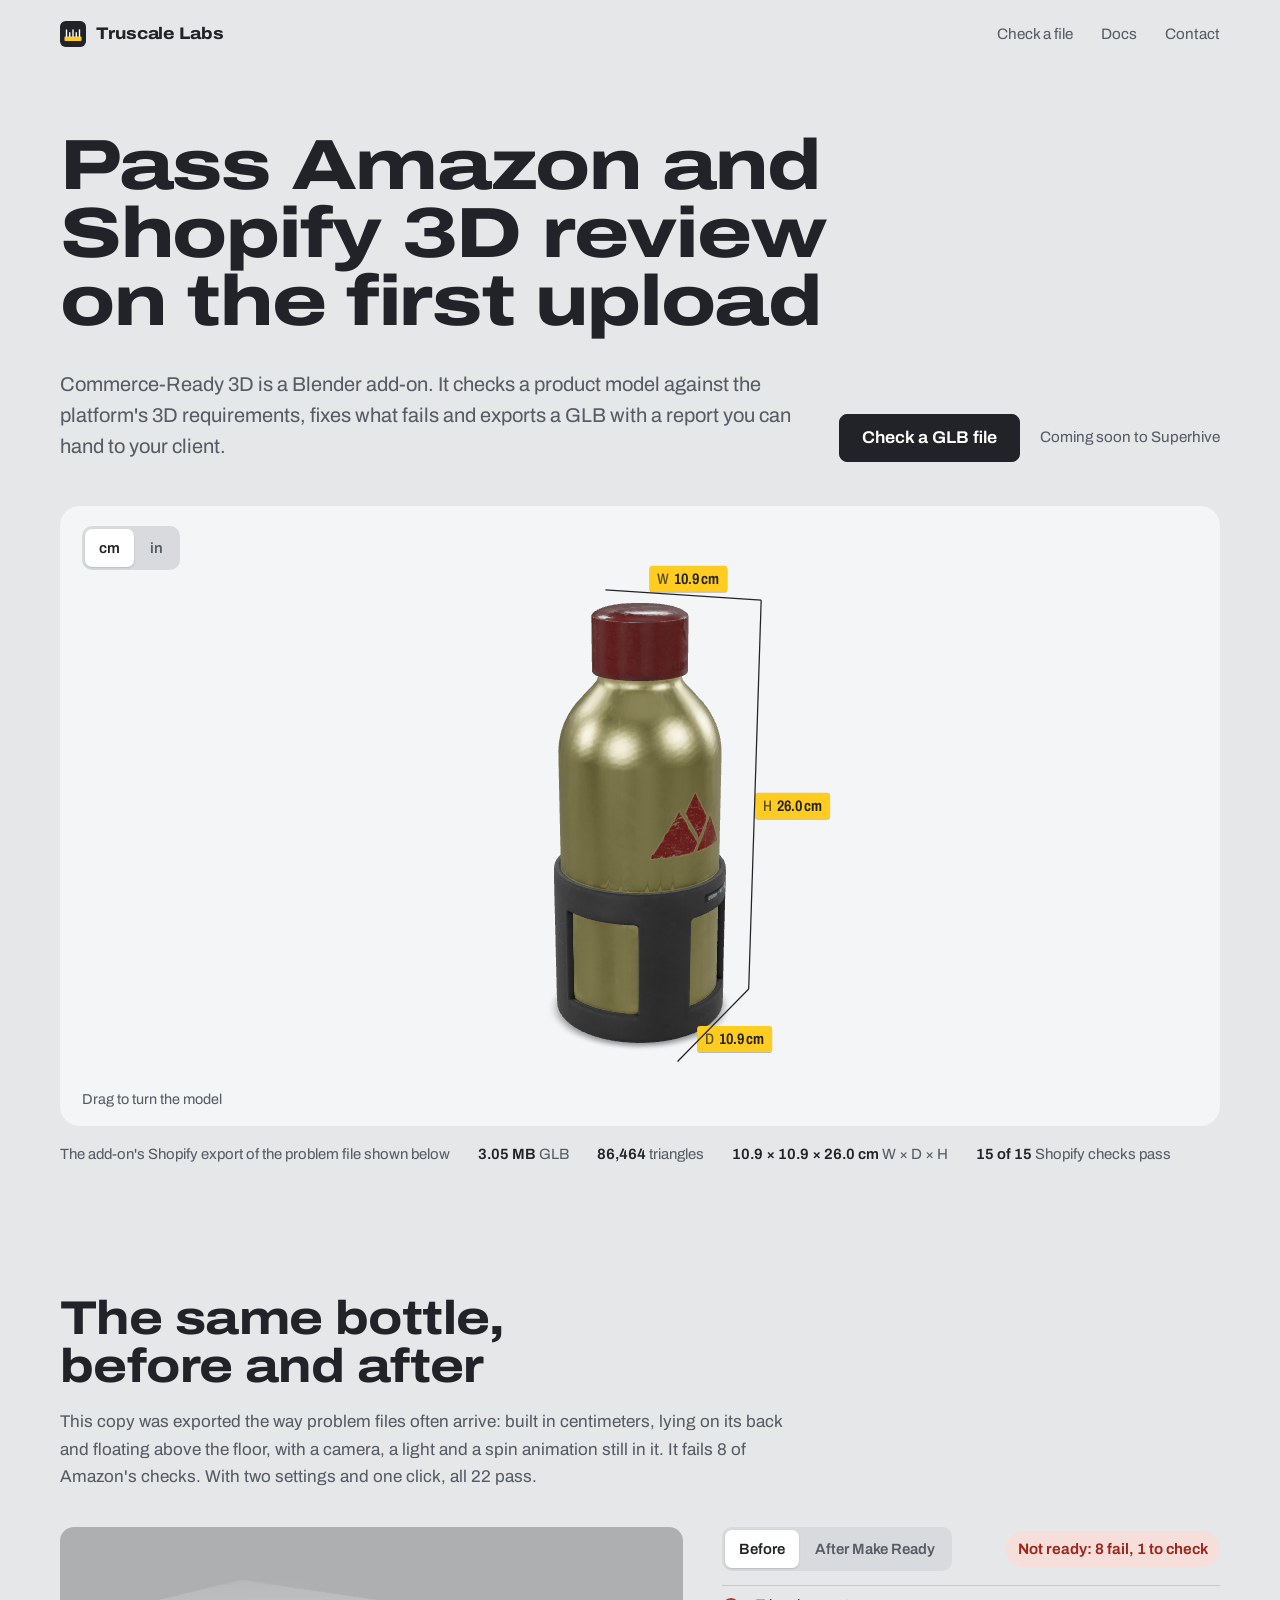
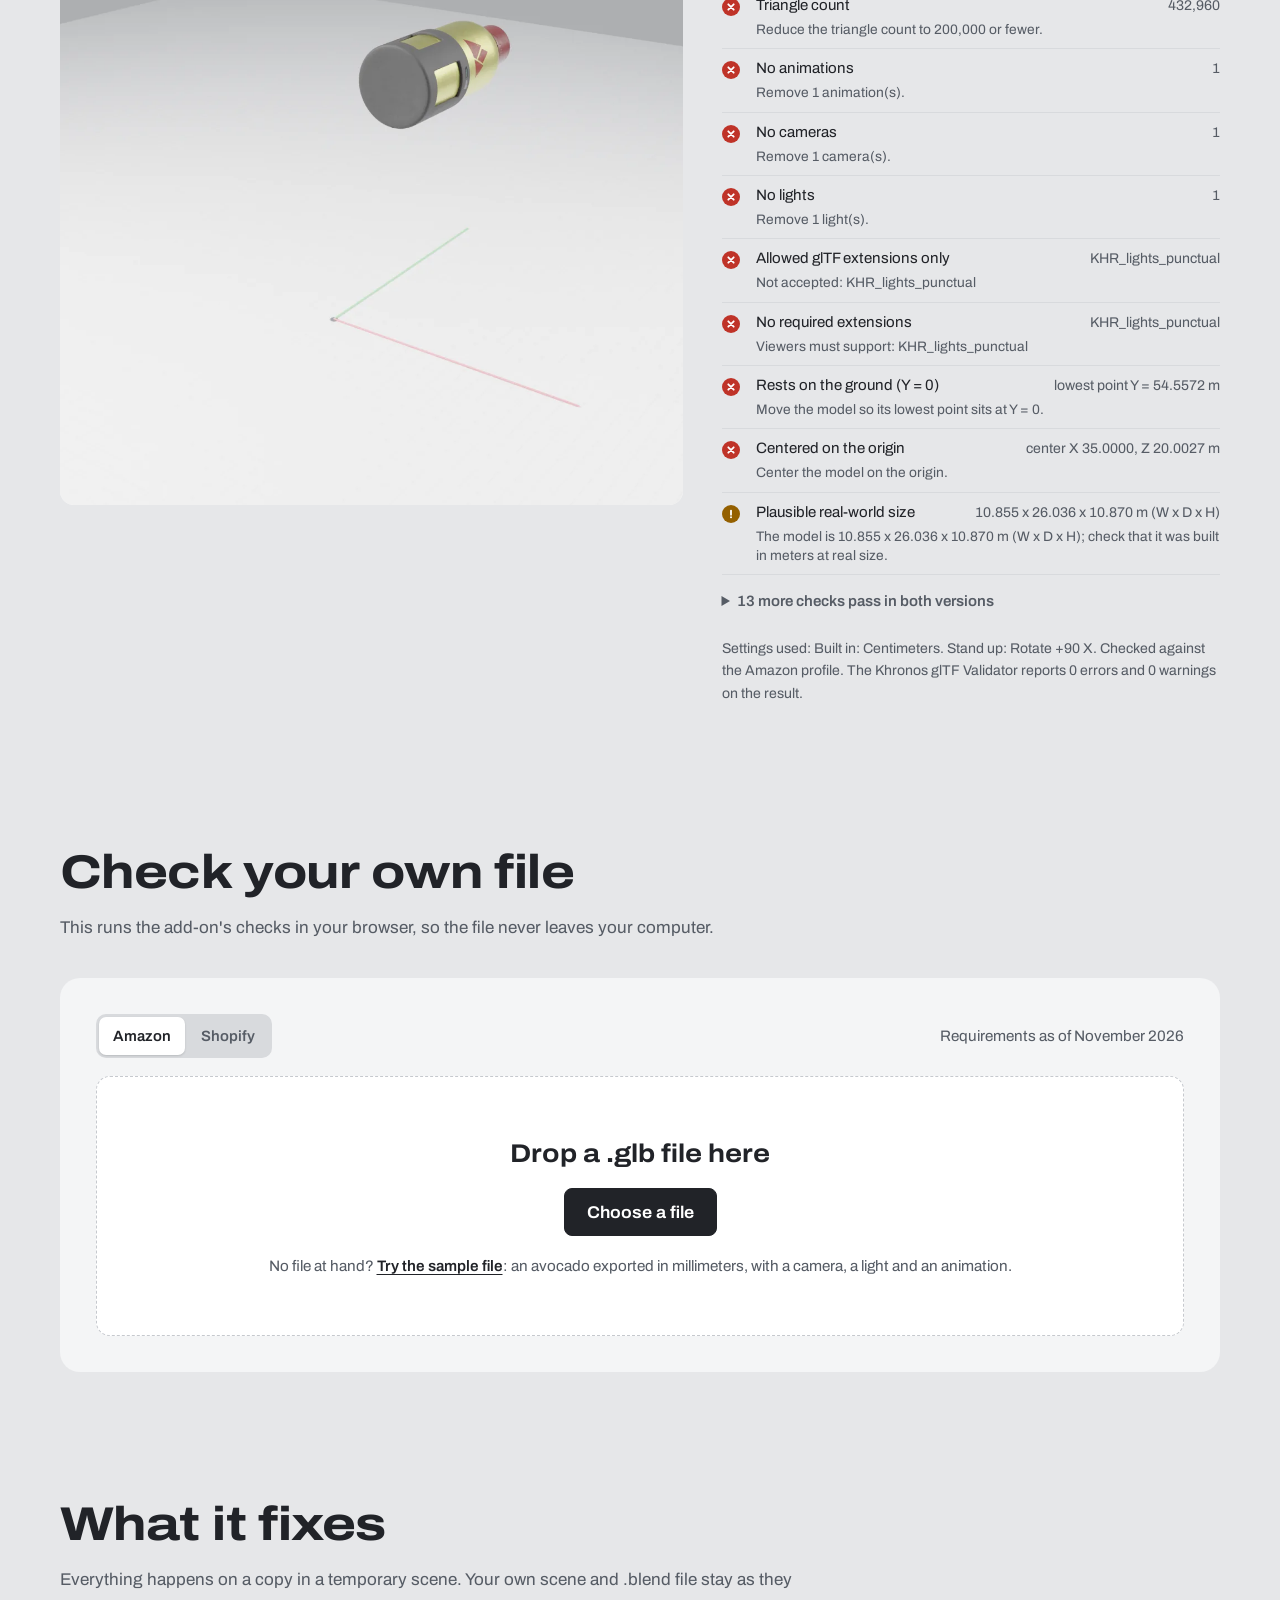
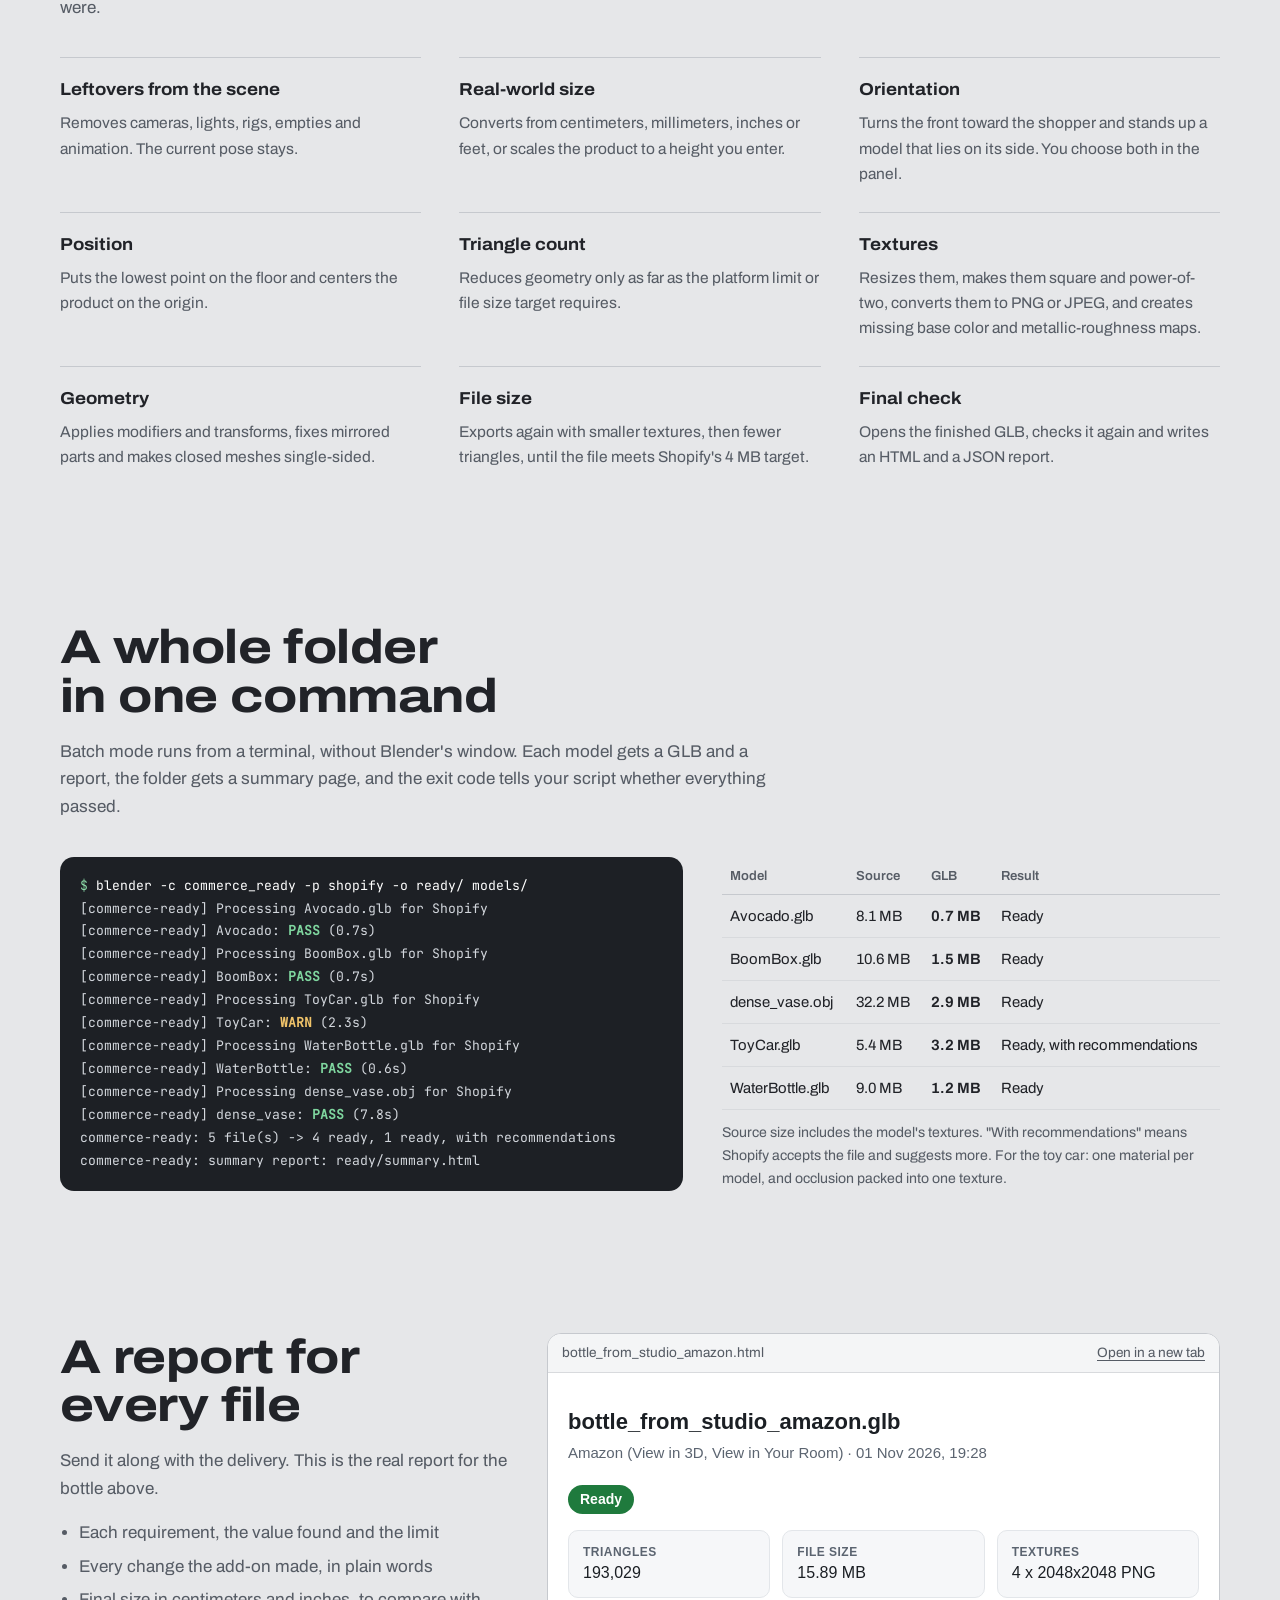
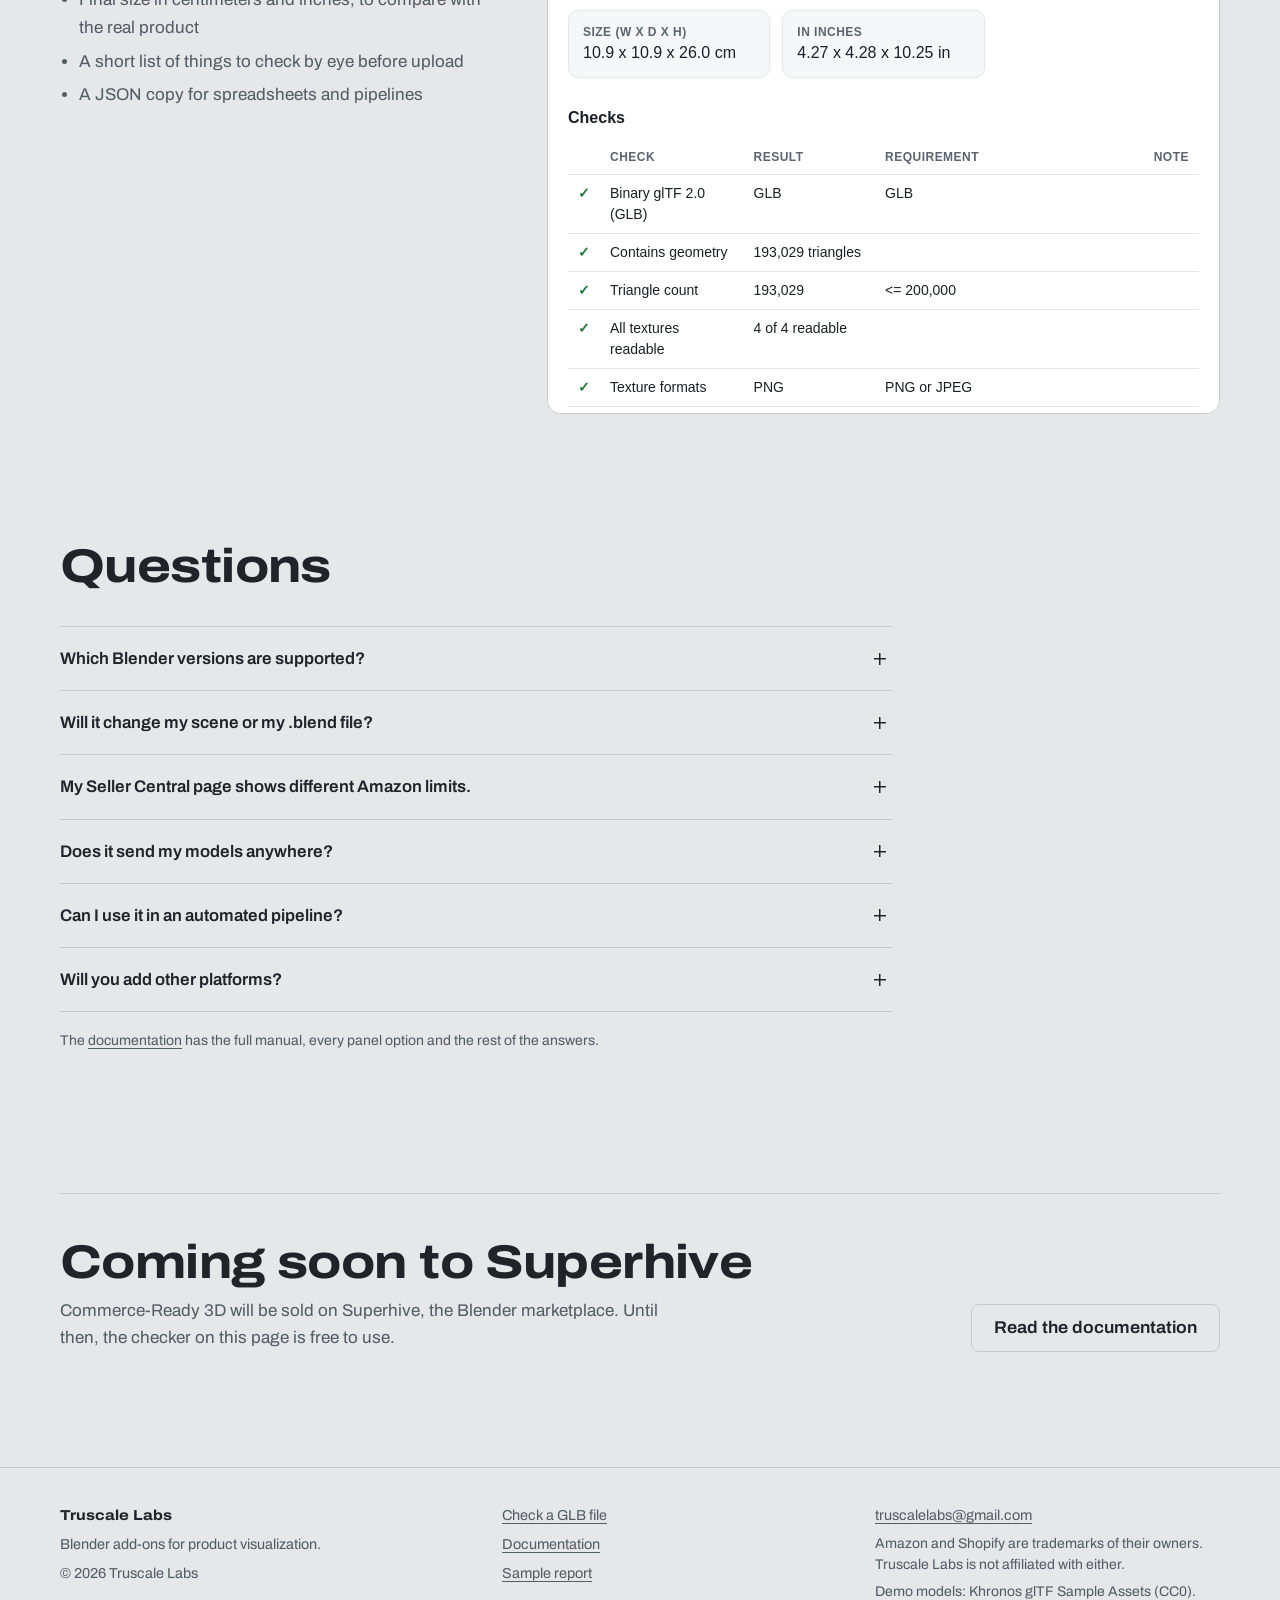
==== index.html @ df86f701 "Truscale Labs site: Commerce-Ready 3D landing page, free GLB checker and documentation" ====
<!doctype html>
<html lang="en">
<head>
<meta charset="utf-8">
<meta name="viewport" content="width=device-width, initial-scale=1">
<title>Commerce-Ready 3D: Amazon and Shopify GLB checker and fixer for Blender | Truscale Labs</title>
<meta name="description" content="A Blender add-on that checks product models against Amazon and Shopify 3D requirements, fixes what fails and exports a GLB with a report. Check your own GLB free in the browser.">
<link rel="canonical" href="https://truscalelabs.github.io/">
<meta property="og:type" content="website">
<meta property="og:site_name" content="Truscale Labs">
<meta property="og:title" content="Commerce-Ready 3D: product models Amazon and Shopify accept">
<meta property="og:description" content="Check a GLB against Amazon and Shopify 3D requirements in your browser. The Blender add-on fixes what fails.">
<meta property="og:url" content="https://truscalelabs.github.io/">
<meta property="og:image" content="https://truscalelabs.github.io/assets/img/og.jpg">
<meta property="og:image:width" content="1200">
<meta property="og:image:height" content="630">
<meta name="twitter:card" content="summary_large_image">
<meta name="theme-color" content="#e6e7e9">
<link rel="icon" href="/favicon.svg" type="image/svg+xml">
<link rel="preload" href="/assets/fonts/archivo-variable.woff2" as="font" type="font/woff2" crossorigin>
<link rel="stylesheet" href="/assets/css/site.css?v=202611011952">
<script type="application/ld+json">
{
  "@context": "https://schema.org",
  "@type": "SoftwareApplication",
  "name": "Commerce-Ready 3D",
  "applicationCategory": "DesignApplication",
  "operatingSystem": "Windows, macOS, Linux (Blender 4.2 or newer)",
  "softwareVersion": "1.0.0",
  "description": "Blender add-on that checks product models against Amazon and Shopify 3D requirements, fixes what fails and exports a GLB with a report.",
  "url": "https://truscalelabs.github.io/",
  "publisher": { "@type": "Organization", "name": "Truscale Labs", "email": "truscalelabs@gmail.com", "url": "https://truscalelabs.github.io/" }
}
</script>
<script type="module" src="/assets/vendor/model-viewer.min.js"></script>
</head>
<body>
<a class="skip" href="#main">Skip to content</a>

<header class="site-head">
  <div class="shell">
    <a class="brand" href="/" aria-label="Truscale Labs, home"><svg viewBox="0 0 32 32" aria-hidden="true"><rect width="32" height="32" rx="7" fill="#212328"/><rect x="5.5" y="19" width="21" height="5.5" rx="1.2" fill="#ffcc1f"/><path d="M8 19v-8M12 19v-4.5M16 19v-8M20 19v-4.5M24 19v-8" stroke="#fff" stroke-width="1.7" stroke-linecap="round"/></svg><span>Truscale Labs</span></a>
    <nav class="site-nav" aria-label="Main">
      <a href="#check">Check a file</a>
      <a class="opt" href="/commerce-ready-3d/docs/">Docs</a>
      <a href="mailto:truscalelabs@gmail.com">Contact</a>
    </nav>
  </div>
</header>

<main id="main">

<section class="hero shell" aria-labelledby="hero-title">
  <h1 class="display" id="hero-title">Pass Amazon and Shopify 3D review on the first upload</h1>
  <div class="hero-text">
    <p class="lead">Commerce-Ready 3D is a Blender add-on. It checks a product model against the platform's 3D requirements, fixes what fails and exports a GLB with a report you can hand to your client.</p>
    <div class="actions">
      <a class="btn" href="#check">Check a GLB file</a>
      <span class="status-note">Coming soon to Superhive</span>
    </div>
  </div>

  <div class="stage">
    <div class="units seg" role="group" aria-label="Units">
      <button type="button" data-unit="cm" aria-pressed="true">cm</button>
      <button type="button" data-unit="in" aria-pressed="false">in</button>
    </div>
    <model-viewer id="hero-model" src="/assets/models/bottle.glb" poster="/assets/img/bottle-poster-desk.webp"
      alt="3D model of a water bottle, 26 centimeters tall, exported for Shopify by Commerce-Ready 3D"
      camera-controls disable-zoom touch-action="pan-y" interaction-prompt="none"
      camera-orbit="28deg 72deg 0.72m" min-camera-orbit="auto auto 0.72m" max-camera-orbit="auto auto 0.72m" field-of-view="30deg" min-field-of-view="30deg" max-field-of-view="30deg"
      shadow-intensity="1" shadow-softness="0.85" exposure="1.15" environment-image="neutral" tone-mapping="agx"
      ar ar-modes="webxr scene-viewer quick-look" ar-scale="fixed" loading="eager" reveal="auto">
      <button class="dot" slot="hotspot-dot+X-Y+Z" data-position="1 -1 1" data-normal="1 0 0" tabindex="-1"></button>
      <button class="dim" slot="hotspot-dim+X-Y" data-position="1 -1 0" data-normal="1 0 0" data-axis="D" tabindex="-1"></button>
      <button class="dot" slot="hotspot-dot+X-Y-Z" data-position="1 -1 -1" data-normal="1 0 0" tabindex="-1"></button>
      <button class="dim" slot="hotspot-dim+X-Z" data-position="1 0 -1" data-normal="1 0 0" data-axis="H" tabindex="-1"></button>
      <button class="dot" slot="hotspot-dot+X+Y-Z" data-position="1 1 -1" data-normal="0 1 0" tabindex="-1"></button>
      <button class="dim" slot="hotspot-dim+Y-Z" data-position="0 -1 -1" data-normal="0 1 0" data-axis="W" tabindex="-1"></button>
      <button class="dot" slot="hotspot-dot-X+Y-Z" data-position="-1 1 -1" data-normal="0 1 0" tabindex="-1"></button>
      <button class="dim" slot="hotspot-dim-X-Z" data-position="-1 0 -1" data-normal="-1 0 0" data-axis="H" tabindex="-1"></button>
      <button class="dot" slot="hotspot-dot-X-Y-Z" data-position="-1 -1 -1" data-normal="-1 0 0" tabindex="-1"></button>
      <button class="dim" slot="hotspot-dim-X-Y" data-position="-1 -1 0" data-normal="-1 0 0" data-axis="D" tabindex="-1"></button>
      <button class="dot" slot="hotspot-dot-X-Y+Z" data-position="-1 -1 1" data-normal="-1 0 0" tabindex="-1"></button>
      <button class="ar-btn" slot="ar-button" type="button">See it in your room at real size</button>
    </model-viewer>
    <script>if (matchMedia("(max-width: 640px)").matches) document.getElementById("hero-model").setAttribute("poster", "/assets/img/bottle-poster-mob.webp");</script>
    <svg id="dim-lines" class="dims" aria-hidden="true" xmlns="http://www.w3.org/2000/svg">
      <line></line><line></line><line></line><line></line><line></line>
    </svg>
    <div class="stage-bar"><span class="stage-hint">Drag to turn the model</span></div>
  </div>
  <ul class="stage-facts" aria-label="About this file">
    <li>The add-on's Shopify export of the problem file shown below</li>
    <li><b class="num">3.05 MB</b> GLB</li>
    <li><b class="num">86,464</b> triangles</li>
    <li><b class="num" data-m="0.108548 0.108704 0.260363">10.9 × 10.9 × 26.0 cm</b> W × D × H</li>
    <li><b class="num">15 of 15</b> Shopify checks pass</li>
  </ul>
</section>

<section class="section shell" id="before-after" aria-labelledby="ba-title">
  <div class="section-head">
    <h2 id="ba-title">The same bottle, before and after</h2>
    <p>This copy was exported the way problem files often arrive: built in centimeters, lying on its back and floating above the floor, with a camera, a light and a spin animation still in it. It fails 8 of Amazon's checks. With two settings and one click, all 22 pass.</p>
  </div>
  <div class="compare">
    <figure class="compare-figure">
      <img id="img-before" src="/assets/img/before.webp" width="1120" height="1040" alt="Render of the bottle before the fix: lying on its back, floating above the floor and away from the origin">
      <img id="img-after" class="off" src="/assets/img/after.webp" width="1120" height="1040" alt="Render of the bottle after Make Ready and Export: upright, on the floor and centered on the origin" loading="lazy">
    </figure>
    <div>
      <div class="compare-controls">
        <div class="seg" role="group" aria-label="Show the file">
          <button type="button" data-state="before" aria-pressed="true">Before</button>
          <button type="button" data-state="after" aria-pressed="false">After Make Ready</button>
        </div>
        <span id="compare-verdict" class="verdict fail" aria-live="polite"></span>
      </div>
      <ul class="checks" id="compare-checks"></ul>
      <details class="same"><summary id="same-summary"></summary><ul class="checks" id="compare-same"></ul></details>
      <p class="compare-note">Settings used: Built in: Centimeters. Stand up: Rotate +90 X. Checked against the Amazon profile. The Khronos glTF Validator reports 0 errors and 0 warnings on the result.</p>
    </div>
  </div>
</section>

<section class="section shell" id="check" aria-labelledby="check-title">
  <div class="section-head">
    <h2 id="check-title">Check your own file</h2>
    <p>This runs the add-on's checks in your browser, so the file never leaves your computer.</p>
  </div>
  <div class="checker" id="checker">
    <div class="checker-top">
      <div class="seg" role="group" aria-label="Platform">
        <button type="button" data-platform="amazon" aria-pressed="true">Amazon</button>
        <button type="button" data-platform="shopify" aria-pressed="false">Shopify</button>
      </div>
      <p>Requirements as of November 2026</p>
    </div>
    <div class="drop">
      <p class="big">Drop a .glb file here</p>
      <button class="btn" id="pick" type="button">Choose a file</button>
      <input type="file" id="file" accept=".glb,model/gltf-binary" tabindex="-1" aria-hidden="true">
      <p class="alt">No file at hand? <button class="linklike" id="sample" type="button" data-src="/assets/samples/avocado_from_studio.glb">Try the sample file</button>: an avocado exported in millimeters, with a camera, a light and an animation.</p>
    </div>
    <div class="result-error" role="alert" hidden></div>
    <div class="result" hidden></div>
    <p class="visually-hidden" aria-live="polite" id="checker-live"></p>
  </div>
</section>

<section class="section shell" id="fixes" aria-labelledby="fixes-title">
  <div class="section-head">
    <h2 id="fixes-title">What it fixes</h2>
    <p>Everything happens on a copy in a temporary scene. Your own scene and .blend file stay as they were.</p>
  </div>
  <dl class="fixes">
    <div><dt>Leftovers from the scene</dt><dd>Removes cameras, lights, rigs, empties and animation. The current pose stays.</dd></div>
    <div><dt>Real-world size</dt><dd>Converts from centimeters, millimeters, inches or feet, or scales the product to a height you enter.</dd></div>
    <div><dt>Orientation</dt><dd>Turns the front toward the shopper and stands up a model that lies on its side. You choose both in the panel.</dd></div>
    <div><dt>Position</dt><dd>Puts the lowest point on the floor and centers the product on the origin.</dd></div>
    <div><dt>Triangle count</dt><dd>Reduces geometry only as far as the platform limit or file size target requires.</dd></div>
    <div><dt>Textures</dt><dd>Resizes them, makes them square and power-of-two, converts them to PNG or JPEG, and creates missing base color and metallic-roughness maps.</dd></div>
    <div><dt>Geometry</dt><dd>Applies modifiers and transforms, fixes mirrored parts and makes closed meshes single-sided.</dd></div>
    <div><dt>File size</dt><dd>Exports again with smaller textures, then fewer triangles, until the file meets Shopify's 4 MB target.</dd></div>
    <div><dt>Final check</dt><dd>Opens the finished GLB, checks it again and writes an HTML and a JSON report.</dd></div>
  </dl>
</section>

<section class="section shell" id="batch" aria-labelledby="batch-title">
  <div class="section-head">
    <h2 id="batch-title">A whole folder in one command</h2>
    <p>Batch mode runs from a terminal, without Blender's window. Each model gets a GLB and a report, the folder gets a summary page, and the exit code tells your script whether everything passed.</p>
  </div>
  <div class="batch">
    <pre class="term"><code><span class="p">$</span> <span class="cmd">blender -c commerce_ready -p shopify -o ready/ models/</span>
[commerce-ready] Processing Avocado.glb for Shopify
[commerce-ready] Avocado: <span class="ok">PASS</span> (0.7s)
[commerce-ready] Processing BoomBox.glb for Shopify
[commerce-ready] BoomBox: <span class="ok">PASS</span> (0.7s)
[commerce-ready] Processing ToyCar.glb for Shopify
[commerce-ready] ToyCar: <span class="w">WARN</span> (2.3s)
[commerce-ready] Processing WaterBottle.glb for Shopify
[commerce-ready] WaterBottle: <span class="ok">PASS</span> (0.6s)
[commerce-ready] Processing dense_vase.obj for Shopify
[commerce-ready] dense_vase: <span class="ok">PASS</span> (7.8s)
commerce-ready: 5 file(s) -&gt; 4 ready, 1 ready, with recommendations
commerce-ready: summary report: ready/summary.html</code></pre>
    <div>
      <table class="sizes">
        <caption class="visually-hidden">File sizes before and after the Shopify run</caption>
        <thead><tr><th scope="col">Model</th><th scope="col">Source</th><th scope="col">GLB</th><th scope="col">Result</th></tr></thead>
        <tbody><tr><td>Avocado.glb</td><td>8.1 MB</td><td class="to">0.7 MB</td><td>Ready</td></tr><tr><td>BoomBox.glb</td><td>10.6 MB</td><td class="to">1.5 MB</td><td>Ready</td></tr><tr><td>dense_vase.obj</td><td>32.2 MB</td><td class="to">2.9 MB</td><td>Ready</td></tr><tr><td>ToyCar.glb</td><td>5.4 MB</td><td class="to">3.2 MB</td><td>Ready, with recommendations</td></tr><tr><td>WaterBottle.glb</td><td>9.0 MB</td><td class="to">1.2 MB</td><td>Ready</td></tr></tbody>
      </table>
      <p class="batch-note">Source size includes the model's textures. "With recommendations" means Shopify accepts the file and suggests more. For the toy car: one material per model, and occlusion packed into one texture.</p>
    </div>
  </div>
</section>

<section class="section shell" id="report" aria-labelledby="report-title">
  <div class="report">
    <div>
      <h2 id="report-title">A report for every file</h2>
      <p class="muted">Send it along with the delivery. This is the real report for the bottle above.</p>
      <ul>
        <li>Each requirement, the value found and the limit</li>
        <li>Every change the add-on made, in plain words</li>
        <li>Final size in centimeters and inches, to compare with the real product</li>
        <li>A short list of things to check by eye before upload</li>
        <li>A JSON copy for spreadsheets and pipelines</li>
      </ul>
    </div>
    <div class="frame">
      <div class="frame-bar"><span>bottle_from_studio_amazon.html</span><a href="/commerce-ready-3d/sample-report.html" target="_blank" rel="noopener">Open in a new tab</a></div>
      <iframe src="/commerce-ready-3d/sample-report.html" title="Sample report: the bottle checked for Amazon" loading="lazy"></iframe>
    </div>
  </div>
</section>

<section class="section shell" id="faq" aria-labelledby="faq-title">
  <div class="section-head"><h2 id="faq-title">Questions</h2></div>
  <div class="faq">
    <details><summary>Which Blender versions are supported?</summary><div><p>4.2 and newer. It is tested on 4.2, 4.5, 5.0 and 5.2. It uses the extension system introduced in 4.2, so it doesn't install in 4.1 or older.</p></div></details>
    <details><summary>Will it change my scene or my .blend file?</summary><div><p>No. It works on a copy in a temporary scene and removes everything it created when it's done. Your objects, materials and images stay as they were.</p></div></details>
    <details><summary>My Seller Central page shows different Amazon limits.</summary><div><p>Change them under <strong>Advanced limits</strong>, or with <code>--max-triangles</code>, <code>--texture-max</code> and <code>--texture-min</code> in batch mode. To set them once for everyone, use a <code>COMMERCE_READY_PROFILES</code> file (see Documentation).</p></div></details>
    <details><summary>Does it send my models anywhere?</summary><div><p>No. It works fully offline. The only permission it asks Blender for is file access, to read your models and write the results.</p></div></details>
    <details><summary>Can I use it in an automated pipeline?</summary><div><p>Yes. Batch mode runs without the interface, returns exit codes and writes a JSON report for each model plus a summary. The standalone checker needs only Python.</p></div></details>
    <details><summary>Will you add other platforms?</summary><div><p>Version 1.0 covers Amazon and Shopify. Tell us which platform you need in the product's ratings or messages. That decides what comes next.</p></div></details>
  </div>
  <p class="small muted" style="margin-top:18px">The <a href="/commerce-ready-3d/docs/">documentation</a> has the full manual, every panel option and the rest of the answers.</p>
</section>

<section class="section shell">
  <div class="closing">
    <div>
      <h2>Coming soon to Superhive</h2>
      <p>Commerce-Ready 3D will be sold on Superhive, the Blender marketplace. Until then, the checker on this page is free to use.</p>
    </div>
    <a class="btn quiet" href="/commerce-ready-3d/docs/">Read the documentation</a>
  </div>
</section>

</main>

<footer class="site-foot">
  <div class="shell">
    <div><p><strong>Truscale Labs</strong></p><p>Blender add-ons for product visualization.</p><p>&copy; 2026 Truscale Labs</p></div>
    <div><p><a href="/#check">Check a GLB file</a></p><p><a href="/commerce-ready-3d/docs/">Documentation</a></p><p><a href="/commerce-ready-3d/sample-report.html">Sample report</a></p></div>
    <div><p><a href="mailto:truscalelabs@gmail.com">truscalelabs@gmail.com</a></p><p class="small">Amazon and Shopify are trademarks of their owners. Truscale Labs is not affiliated with either.</p><p class="small">Demo models: Khronos glTF Sample Assets (CC0).</p></div>
  </div>
</footer>

<script type="module" src="/assets/js/hero.js"></script>
<script type="module" src="/assets/js/compare.js"></script>
<script type="module" src="/assets/js/checker-ui.js"></script>
</body>
</html>
---- assets/css/site.css ----
/* Truscale Labs */

@font-face {
  font-family: "Archivo";
  src: url("../fonts/archivo-variable.woff2") format("woff2-variations"), url("../fonts/archivo-variable.woff2") format("woff2");
  font-weight: 100 900;
  font-stretch: 62% 125%;
  font-style: normal;
  font-display: swap;
}
@font-face {
  font-family: "JetBrains Mono";
  src: url("../fonts/jetbrains-mono-400.woff2") format("woff2");
  font-weight: 400;
  font-style: normal;
  font-display: swap;
}

:root {
  --cyc: #e6e7e9;       /* studio backdrop grey: the page */
  --sheet: #f4f5f6;     /* raised surfaces */
  --paper: #ffffff;
  --graphite: #212328;  /* text and primary actions */
  --steel: #565c65;     /* secondary text */
  --rule: #c6c9ce;      /* lines */
  --rule-soft: #d8dadd;
  --tape: #ffcc1f;      /* tape-measure yellow: measurements and focus only */
  --pass: #1b7849;
  --fail: #bf3328;
  --warn: #946000;
  --term: #1d2025;

  --shell: 1240px;
  --gutter: clamp(16px, 4vw, 40px);
  --r-stage: 20px;
  --r-panel: 14px;
  --r-control: 8px;
  --r-tag: 3px;
}

*,
*::before,
*::after { box-sizing: border-box; }

html { -webkit-text-size-adjust: 100%; text-size-adjust: 100%; scroll-behavior: smooth; }

body {
  margin: 0;
  background: var(--cyc);
  color: var(--graphite);
  font-family: "Archivo", system-ui, -apple-system, "Segoe UI", sans-serif;
  font-stretch: 100%;
  font-weight: 420;
  font-size: 17px;
  line-height: 1.62;
  font-feature-settings: "kern" 1;
  -webkit-font-smoothing: antialiased;
}

img, svg, iframe { display: block; max-width: 100%; }
a { color: inherit; text-decoration-thickness: 1px; text-underline-offset: 3px; }
a:hover { text-decoration-thickness: 2px; }
button { font: inherit; color: inherit; }
code, pre, kbd { font-family: "JetBrains Mono", ui-monospace, SFMono-Regular, Menlo, Consolas, monospace; }

:focus-visible { outline: 3px solid var(--tape); outline-offset: 2px; border-radius: 4px; }

.shell { max-width: var(--shell); margin-inline: auto; padding-inline: var(--gutter); }
.visually-hidden { position: absolute; width: 1px; height: 1px; margin: -1px; padding: 0; overflow: hidden; clip: rect(0 0 0 0); white-space: nowrap; border: 0; }
.skip { position: absolute; left: 12px; top: -60px; background: var(--graphite); color: #fff; padding: 10px 14px; border-radius: var(--r-control); z-index: 10; }
.skip:focus { top: 12px; }

/* Type */

.display {
  font-stretch: 125%;
  font-weight: 790;
  font-size: clamp(2.35rem, 1rem + 4.3vw, 4.7rem);
  line-height: 0.96;
  letter-spacing: -0.018em;
  margin: 0;
  max-width: 14.5em;
  text-wrap: balance;
}
h2 {
  font-stretch: 118%;
  font-weight: 740;
  font-size: clamp(1.85rem, 1.2rem + 2.2vw, 3rem);
  line-height: 1.02;
  letter-spacing: -0.012em;
  margin: 0 0 18px;
  text-wrap: balance;
}
h3 { font-stretch: 100%; font-weight: 660; font-size: 1.125rem; line-height: 1.3; margin: 0 0 6px; }
p { margin: 0 0 1em; }
.lead { font-size: clamp(1.06rem, 1rem + 0.35vw, 1.25rem); line-height: 1.55; color: var(--steel); max-width: 38em; }
.muted { color: var(--steel); }
.small { font-size: 0.875rem; line-height: 1.5; }
.num { font-variant-numeric: tabular-nums; }

/* Header and footer */

.site-head .shell { display: flex; align-items: center; justify-content: space-between; gap: 20px; min-height: 68px; }
.brand { display: inline-flex; align-items: center; gap: 10px; text-decoration: none; font-stretch: 112%; font-weight: 760; font-size: 1.05rem; letter-spacing: -0.005em; }
.brand svg { width: 26px; height: 26px; flex: none; }
.site-nav { display: flex; gap: clamp(14px, 2.4vw, 28px); font-size: 0.95rem; }
.site-nav a { text-decoration: none; color: var(--steel); padding: 6px 0; }
.site-nav a:hover, .site-nav a[aria-current="page"] { color: var(--graphite); }

.site-foot { border-top: 1px solid var(--rule); margin-top: clamp(64px, 9vw, 120px); padding: 36px 0 44px; font-size: 0.9rem; color: var(--steel); }
.site-foot .shell { display: grid; grid-template-columns: 1.2fr 1fr 1fr; gap: 28px; }
.site-foot strong { color: var(--graphite); font-stretch: 112%; font-weight: 740; }
.site-foot p { margin: 0 0 6px; }

/* Buttons and controls */

.actions { display: flex; flex-wrap: wrap; align-items: center; gap: 12px 20px; margin-top: 28px; }
.btn {
  display: inline-flex; align-items: center; justify-content: center; gap: 8px;
  min-height: 48px; padding: 0 22px; border-radius: var(--r-control); border: 1.5px solid var(--graphite);
  background: var(--graphite); color: #fff; font-weight: 640; font-stretch: 104%; text-decoration: none; cursor: pointer;
}
.btn:hover { background: #33363d; border-color: #33363d; text-decoration: none; }
.btn.quiet { background: transparent; color: var(--graphite); border-color: var(--rule); }
.btn.quiet:hover { border-color: var(--graphite); }
.btn.small { min-height: 38px; padding: 0 14px; font-size: 0.92rem; }
.status-note { font-size: 0.95rem; color: var(--steel); }

.seg { display: inline-flex; padding: 3px; border-radius: 10px; background: var(--rule-soft); gap: 2px; }
.seg button {
  border: 0; background: transparent; padding: 7px 14px; border-radius: 7px; cursor: pointer;
  font-weight: 600; font-size: 0.93rem; color: var(--steel); min-height: 36px;
}
.seg button[aria-pressed="true"] { background: var(--paper); color: var(--graphite); box-shadow: 0 1px 2px rgba(33, 35, 40, 0.16); }

/* Hero */

.hero { padding-top: clamp(28px, 5vw, 64px); }
.hero-text { display: grid; grid-template-columns: minmax(0, 1fr) auto; gap: 24px 48px; align-items: end; margin-top: clamp(20px, 3vw, 32px); }
.hero-text .lead { margin: 0; }
.hero-text .actions { margin-top: 0; justify-content: flex-end; }

.stage {
  position: relative; margin-top: clamp(28px, 4vw, 44px);
  background: var(--sheet); border-radius: var(--r-stage); overflow: hidden;
}
.stage model-viewer {
  display: block; width: 100%; height: clamp(400px, 50vw, 620px);
  background-color: transparent; --poster-color: transparent;
  --progress-bar-color: var(--graphite); --progress-bar-height: 2px;
}
.stage-bar {
  position: absolute; inset: auto 0 0 0; display: flex; align-items: center; justify-content: space-between;
  gap: 12px; padding: 14px clamp(14px, 2vw, 22px); pointer-events: none;
}
.stage-bar > * { pointer-events: auto; }
.stage-hint { font-size: 0.9rem; color: var(--steel); }
.ar-btn {
  border: 1.5px solid var(--graphite); background: var(--paper); color: var(--graphite); border-radius: var(--r-control);
  min-height: 40px; padding: 0 14px; font-weight: 640; cursor: pointer;
}
model-viewer .ar-btn { position: absolute; right: clamp(14px, 2vw, 22px); bottom: 14px; }

/* Dimension lines over the model */
.dims { position: absolute; inset: 0; width: 100%; height: 100%; pointer-events: none; overflow: visible; }
.dims line { stroke: var(--graphite); stroke-width: 1.25; }
.dims line.hide { display: none; }
.dims.drawing line { stroke-dasharray: var(--len, 400); stroke-dashoffset: var(--len, 400); animation: draw 700ms cubic-bezier(.2, .7, .2, 1) forwards; }
.dims.drawing line:nth-of-type(2) { animation-delay: 120ms; }
.dims.drawing line:nth-of-type(3) { animation-delay: 240ms; }
.dims.drawing line:nth-of-type(4) { animation-delay: 360ms; }
.dims.drawing line:nth-of-type(5) { animation-delay: 480ms; }
@keyframes draw { to { stroke-dashoffset: 0; } }

.dot { display: none; }
.dim {
  background: var(--tape); color: var(--graphite); border: 0; border-radius: var(--r-tag);
  font-stretch: 78%; font-weight: 660; font-size: 0.95rem; line-height: 1; padding: 6px 8px 5px;
  font-variant-numeric: tabular-nums; white-space: nowrap; box-shadow: 0 1px 0 rgba(33, 35, 40, 0.28);
  pointer-events: none; opacity: 0; transition: opacity 260ms ease 520ms;
}
.dim::before { content: attr(data-axis); font-weight: 500; margin-right: 5px; opacity: 0.72; }
.measured .dim { opacity: 1; }
.dim.hide { visibility: hidden; }

.stage-facts {
  display: flex; flex-wrap: wrap; gap: 8px 28px; margin: 16px 0 0; padding: 0; list-style: none;
  font-size: 0.93rem; color: var(--steel);
}
.stage-facts b { color: var(--graphite); font-weight: 620; }
.units { position: absolute; left: clamp(14px, 2vw, 22px); top: clamp(14px, 2vw, 20px); z-index: 2; }

/* Sections */

.section { padding-top: clamp(72px, 10vw, 136px); }
.section-head { max-width: 46rem; margin-bottom: clamp(24px, 3vw, 36px); }
.section-head p { color: var(--steel); }

/* Before and after */

.compare { display: grid; grid-template-columns: minmax(0, 1.25fr) minmax(0, 1fr); gap: clamp(20px, 3vw, 40px); align-items: start; }
.compare-figure { margin: 0; background: var(--sheet); border-radius: var(--r-panel); overflow: hidden; position: sticky; top: 24px; aspect-ratio: 1120 / 1040; }
.compare-figure img { position: absolute; inset: 0; width: 100%; height: 100%; object-fit: cover; transition: opacity 320ms ease; }
.compare-figure img.off { opacity: 0; }
.compare-figure figcaption { position: absolute; left: 14px; top: 14px; }
.compare-controls { display: flex; flex-wrap: wrap; align-items: center; justify-content: space-between; gap: 12px; margin-bottom: 14px; }
.verdict { display: inline-flex; align-items: center; gap: 8px; font-weight: 640; font-size: 0.95rem; padding: 6px 12px; border-radius: 999px; }
.verdict.fail { background: #f6dedb; color: #9c271d; }
.verdict.warn { background: #f3e6cc; color: #7a4f00; }
.verdict.pass { background: #d9ecdf; color: var(--pass); }

.checks { list-style: none; margin: 0; padding: 0; border-top: 1px solid var(--rule); }
.checks li {
  display: grid; grid-template-columns: 22px minmax(0, 1fr) auto; gap: 4px 12px; align-items: baseline;
  padding: 9px 0; border-bottom: 1px solid var(--rule-soft); font-size: 0.94rem; line-height: 1.4;
}
.checks .val { color: var(--steel); text-align: right; font-variant-numeric: tabular-nums; font-size: 0.88rem; max-width: 18em; overflow-wrap: anywhere; }
.checks .msg { grid-column: 2 / -1; color: var(--steel); font-size: 0.86rem; }
.checks li.changed .val { color: var(--graphite); }
.checks li.flash { animation: flash 900ms ease; }
@keyframes flash { from { background: rgba(255, 204, 31, 0.45); } to { background: transparent; } }

.mark { width: 18px; height: 18px; border-radius: 50%; display: inline-grid; place-items: center; transform: translateY(3px); }
.mark svg { width: 12px; height: 12px; }
.mark.pass { background: var(--pass); }
.mark.fail { background: var(--fail); }
.mark.warn { background: var(--warn); }
.compare-note { margin-top: 14px; font-size: 0.88rem; color: var(--steel); }
.same { margin-top: 4px; font-size: 0.94rem; }
.same summary { cursor: pointer; padding: 10px 0; color: var(--steel); font-weight: 600; }
.same .checks { border-top: 0; }

/* Checker */

.checker { background: var(--sheet); border-radius: var(--r-stage); padding: clamp(18px, 3vw, 36px); }
.checker-top { display: flex; flex-wrap: wrap; align-items: center; justify-content: space-between; gap: 14px; margin-bottom: 18px; }
.checker-top p { margin: 0; color: var(--steel); font-size: 0.95rem; }
.drop {
  position: relative; border: 1.5px dashed var(--rule); border-radius: var(--r-panel); background: var(--paper);
  padding: clamp(28px, 5vw, 56px) 20px; text-align: center; transition: border-color 160ms, background-color 160ms;
}
.drop.over { border-color: var(--graphite); border-style: solid; background: #fffbea; }
.drop p { margin: 0; }
.drop .big { font-stretch: 112%; font-weight: 700; font-size: clamp(1.2rem, 1rem + 0.8vw, 1.6rem); margin-bottom: 14px; }
.drop .alt { margin-top: 18px; color: var(--steel); font-size: 0.95rem; }
.linklike { border: 0; background: none; padding: 0; text-decoration: underline; text-underline-offset: 3px; cursor: pointer; font-weight: 600; color: var(--graphite); }
.drop input[type="file"] { position: absolute; width: 1px; height: 1px; opacity: 0; pointer-events: none; }

.result { margin-top: 26px; }
.result[hidden] { display: none; }
.result-head { display: flex; flex-wrap: wrap; align-items: center; gap: 10px 16px; margin-bottom: 18px; }
.result-head h3 { margin: 0; font-size: 1.25rem; overflow-wrap: anywhere; }
.facts { display: grid; grid-template-columns: repeat(4, minmax(0, 1fr)); gap: 1px; background: var(--rule-soft); border: 1px solid var(--rule-soft); border-radius: 12px; overflow: hidden; margin-bottom: 22px; }
.facts div { background: var(--paper); padding: 12px 14px; }
.facts dt { font-size: 0.82rem; color: var(--steel); }
.facts dd { margin: 2px 0 0; font-weight: 600; font-variant-numeric: tabular-nums; overflow-wrap: anywhere; }

.remedy { display: grid; grid-template-columns: repeat(3, minmax(0, 1fr)); gap: 12px; margin-bottom: 22px; }
.remedy div { border-top: 3px solid var(--rule); padding-top: 10px; }
.remedy .auto { border-color: var(--pass); }
.remedy .setting { border-color: var(--tape); }
.remedy .manual { border-color: var(--steel); }
.remedy b { display: block; font-stretch: 112%; font-weight: 760; font-size: 1.6rem; line-height: 1.1; font-variant-numeric: tabular-nums; }
.remedy span { font-size: 0.9rem; color: var(--steel); }

.rtable { width: 100%; border-collapse: collapse; font-size: 0.93rem; }
.rtable th { text-align: left; font-weight: 600; font-size: 0.82rem; color: var(--steel); padding: 8px 10px; border-bottom: 1px solid var(--rule); }
.rtable td { padding: 10px; border-bottom: 1px solid var(--rule-soft); vertical-align: top; }
.rtable td:first-child { width: 30px; padding-right: 0; }
.rtable .how { font-size: 0.85rem; white-space: nowrap; }
.how.auto { color: var(--pass); }
.how.setting { color: #7a5a00; }
.how.partial { color: var(--warn); }
.how.manual { color: var(--steel); }
.rtable .sub { display: block; color: var(--steel); font-size: 0.85rem; margin-top: 2px; overflow-wrap: anywhere; }
.passed { margin-top: 16px; }
.passed summary { cursor: pointer; font-weight: 600; padding: 6px 0; }
.result-error { background: #f6dedb; color: #6d1d16; border-radius: 12px; padding: 16px 18px; margin-top: 22px; }
.result-error[hidden] { display: none; }
.checker-foot { margin-top: 18px; font-size: 0.86rem; color: var(--steel); }

/* What it fixes */

.fixes { display: grid; grid-template-columns: repeat(3, minmax(0, 1fr)); gap: 0 clamp(20px, 3vw, 44px); margin: 0; }
.fixes div { border-top: 1px solid var(--rule); padding: 18px 0 26px; }
.fixes dt { font-stretch: 108%; font-weight: 700; font-size: 1.08rem; margin-bottom: 6px; }
.fixes dd { margin: 0; color: var(--steel); font-size: 0.97rem; }

/* Batch */

.batch { display: grid; grid-template-columns: minmax(0, 1.25fr) minmax(0, 1fr); gap: clamp(20px, 3vw, 40px); align-items: start; }
.term { background: var(--term); color: #d3d7dd; border-radius: var(--r-panel); padding: 18px 20px; overflow-x: auto; font-size: 0.82rem; line-height: 1.75; margin: 0; font-variant-ligatures: none; }
.term .cmd { color: #fff; }
.term .p { color: #8ad9a7; }
.term .ok { color: #7fd69f; font-weight: 700; }
.term .w { color: #f0c36a; font-weight: 700; }
.sizes { width: 100%; border-collapse: collapse; font-size: 0.93rem; }
.sizes th { text-align: left; font-weight: 600; font-size: 0.82rem; color: var(--steel); padding: 8px 8px; border-bottom: 1px solid var(--rule); }
.sizes td { padding: 9px 8px; border-bottom: 1px solid var(--rule-soft); font-variant-numeric: tabular-nums; }
.sizes td:first-child { overflow-wrap: anywhere; }
.sizes .to { font-weight: 640; }
.batch-note { font-size: 0.88rem; color: var(--steel); margin-top: 12px; }

/* Report */

.report { display: grid; grid-template-columns: minmax(0, 0.8fr) minmax(0, 1.2fr); gap: clamp(20px, 3vw, 48px); align-items: start; }
.report ul { padding-left: 1.1em; color: var(--steel); }
.report li { margin-bottom: 6px; }
.frame { border: 1px solid var(--rule); border-radius: var(--r-panel); overflow: hidden; background: var(--paper); }
.frame iframe { width: 100%; height: 640px; border: 0; }
.frame-bar { display: flex; justify-content: space-between; align-items: center; gap: 10px; padding: 8px 14px; border-bottom: 1px solid var(--rule-soft); font-size: 0.85rem; color: var(--steel); background: var(--sheet); }

/* FAQ */

.faq { max-width: 52rem; border-top: 1px solid var(--rule); }
.faq details { border-bottom: 1px solid var(--rule); }
.faq summary { list-style: none; cursor: pointer; padding: 18px 40px 18px 0; position: relative; font-weight: 620; font-size: 1.05rem; }
.faq summary::-webkit-details-marker { display: none; }
.faq summary::after { content: ""; position: absolute; right: 6px; top: 50%; width: 12px; height: 12px; margin-top: -6px;
  background: linear-gradient(var(--graphite), var(--graphite)) center / 12px 1.5px no-repeat, linear-gradient(var(--graphite), var(--graphite)) center / 1.5px 12px no-repeat; transition: transform 200ms; }
.faq details[open] summary::after { transform: rotate(45deg); }
.faq details > div { padding: 0 0 18px; color: var(--steel); max-width: 44rem; }

.closing { display: flex; flex-wrap: wrap; justify-content: space-between; align-items: end; gap: 24px; border-top: 1px solid var(--rule); padding-top: clamp(28px, 4vw, 44px); }
.closing h2 { margin-bottom: 10px; }
.closing p { margin: 0; color: var(--steel); max-width: 38rem; }

/* Docs */

.docs { display: grid; grid-template-columns: 230px minmax(0, 1fr); gap: clamp(24px, 4vw, 64px); padding-top: clamp(28px, 4vw, 56px); }
.toc { position: sticky; top: 24px; align-self: start; font-size: 0.93rem; }
.toc p { font-weight: 700; margin-bottom: 8px; }
.toc ol { list-style: none; margin: 0; padding: 0; border-left: 1px solid var(--rule); }
.toc a { display: block; padding: 5px 0 5px 14px; margin-left: -1px; border-left: 2px solid transparent; text-decoration: none; color: var(--steel); }
.toc a:hover { color: var(--graphite); border-left-color: var(--graphite); }
.prose { max-width: 46rem; }
.prose h1 { font-stretch: 122%; font-weight: 780; font-size: clamp(2.2rem, 1.4rem + 3vw, 3.6rem); line-height: 1; letter-spacing: -0.015em; margin: 0 0 16px; }
.prose h2 { margin-top: 64px; padding-top: 22px; border-top: 1px solid var(--rule); font-size: clamp(1.6rem, 1.2rem + 1.2vw, 2.2rem); }
.prose h3 { margin-top: 30px; font-size: 1.15rem; }
.prose ul, .prose ol { padding-left: 1.2em; }
.prose li { margin-bottom: 6px; }
.prose p code, .prose li code, .prose td code { font-size: 0.86em; background: var(--rule-soft); padding: 2px 5px; border-radius: 4px; overflow-wrap: anywhere; }
.prose pre { background: var(--term); color: #d3d7dd; padding: 16px 18px; border-radius: 12px; overflow-x: auto; font-size: 0.84rem; line-height: 1.7; }
.prose table { width: 100%; border-collapse: collapse; font-size: 0.92rem; margin: 10px 0 20px; }
.prose th { text-align: left; font-weight: 600; color: var(--steel); border-bottom: 1px solid var(--rule); padding: 8px 10px; white-space: nowrap; }
.prose td { border-bottom: 1px solid var(--rule-soft); padding: 8px 10px; vertical-align: top; }
.prose details { border-bottom: 1px solid var(--rule); }
.prose summary { cursor: pointer; padding: 14px 0; font-weight: 620; }
.prose details > :not(summary) { color: var(--steel); }
.sev { font-size: 0.82rem; font-weight: 640; padding: 2px 8px; border-radius: 999px; white-space: nowrap; }
.sev.fail { background: #f6dedb; color: #9c271d; }
.sev.warn { background: #f3e6cc; color: #7a4f00; }

.not-found { padding: clamp(64px, 12vw, 160px) 0; }

/* Responsive */

@media (max-width: 980px) {
  .hero-text { grid-template-columns: 1fr; }
  .hero-text .actions { justify-content: flex-start; }
  .compare, .batch, .report { grid-template-columns: 1fr; }
  .compare-figure { position: relative; top: 0; }
  .fixes { grid-template-columns: repeat(2, minmax(0, 1fr)); }
  .docs { grid-template-columns: 1fr; }
  .toc { position: static; }
  .toc ol { columns: 2; }
  .site-foot .shell { grid-template-columns: 1fr 1fr; }
}
@media (max-width: 640px) {
  body { font-size: 16px; }
  .site-nav a.opt { display: none; }
  .facts { grid-template-columns: repeat(2, minmax(0, 1fr)); }
  .remedy { grid-template-columns: 1fr; gap: 8px; }
  .remedy div { display: flex; align-items: baseline; gap: 10px; }
  .remedy b { font-size: 1.25rem; }
  .fixes { grid-template-columns: 1fr; }
  .stage model-viewer { height: 440px; }
  .dim { font-size: 0.82rem; padding: 5px 6px 4px; }
  .stage-hint { display: none; }
  .rtable thead { display: none; }
  .rtable tr { display: grid; grid-template-columns: 26px minmax(0, 1fr); padding: 8px 0; border-bottom: 1px solid var(--rule-soft); }
  .rtable td { border: 0; padding: 2px 0; }
  .rtable td:first-child { grid-row: span 4; }
  .rtable td.req::before { content: "Requirement: "; color: var(--steel); }
  .rtable td.num::before { content: "Found: "; color: var(--steel); }
  .rtable td:empty, .rtable td.req:empty { display: none; }
  .rtable .how { white-space: normal; }
  .toc ol { columns: 1; }
  .prose table { display: block; overflow-x: auto; }
  .site-foot .shell { grid-template-columns: 1fr; }
  .frame iframe { height: 520px; }
}

@media (prefers-reduced-motion: reduce) {
  html { scroll-behavior: auto; }
  *, *::before, *::after { animation-duration: 1ms !important; animation-delay: 0ms !important; transition-duration: 1ms !important; transition-delay: 0ms !important; }
}
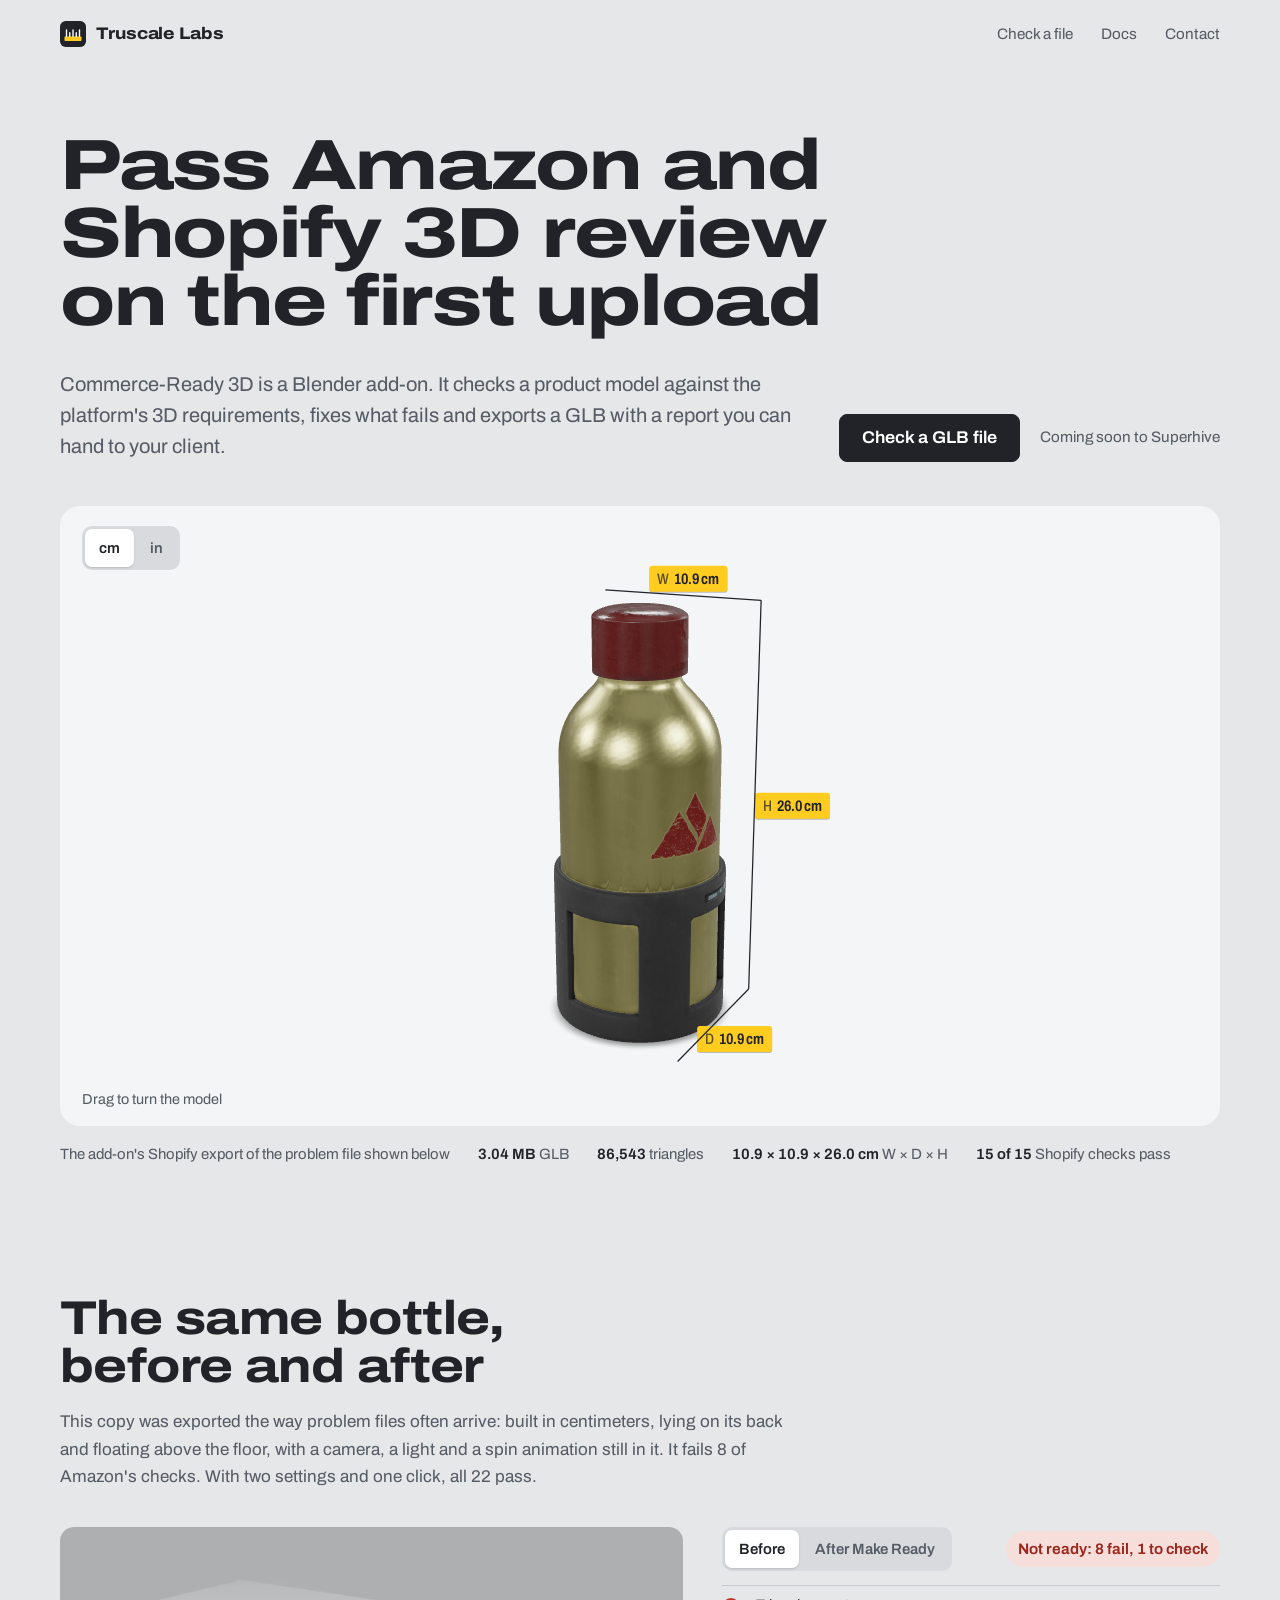
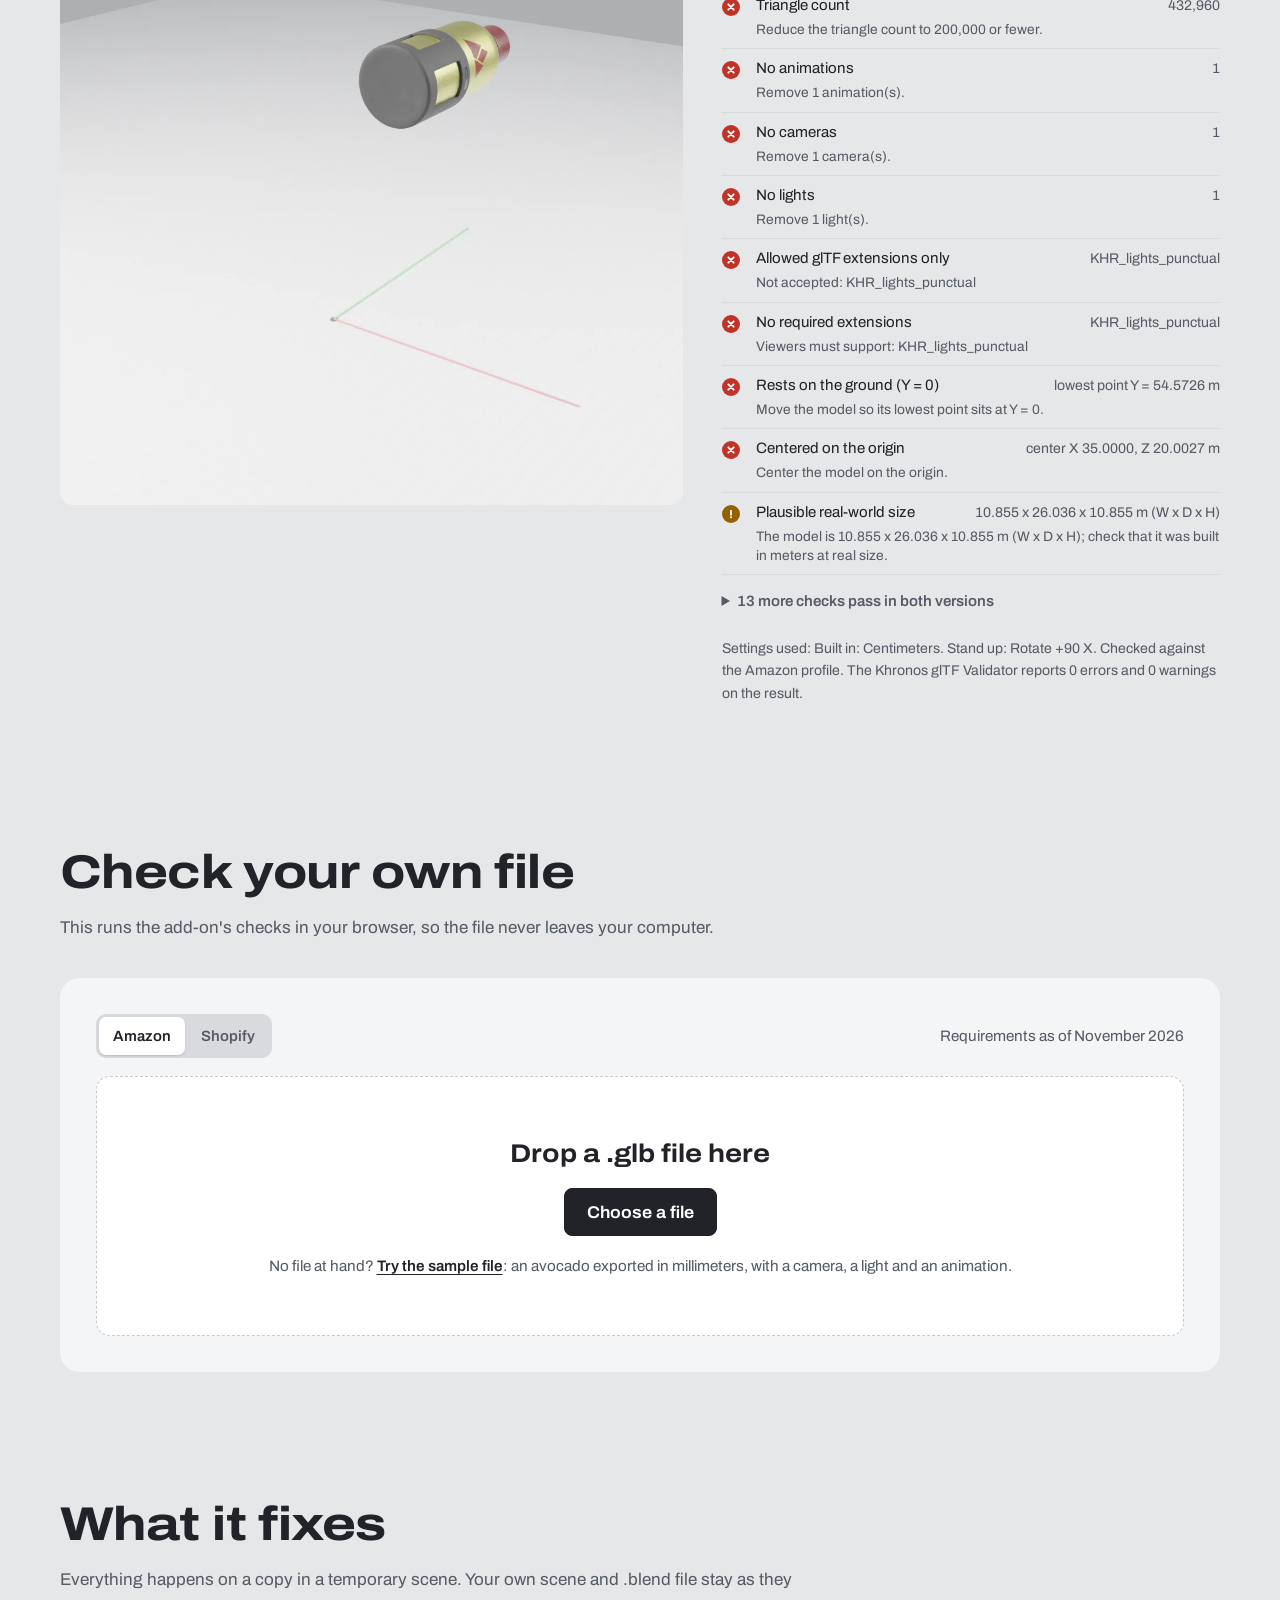
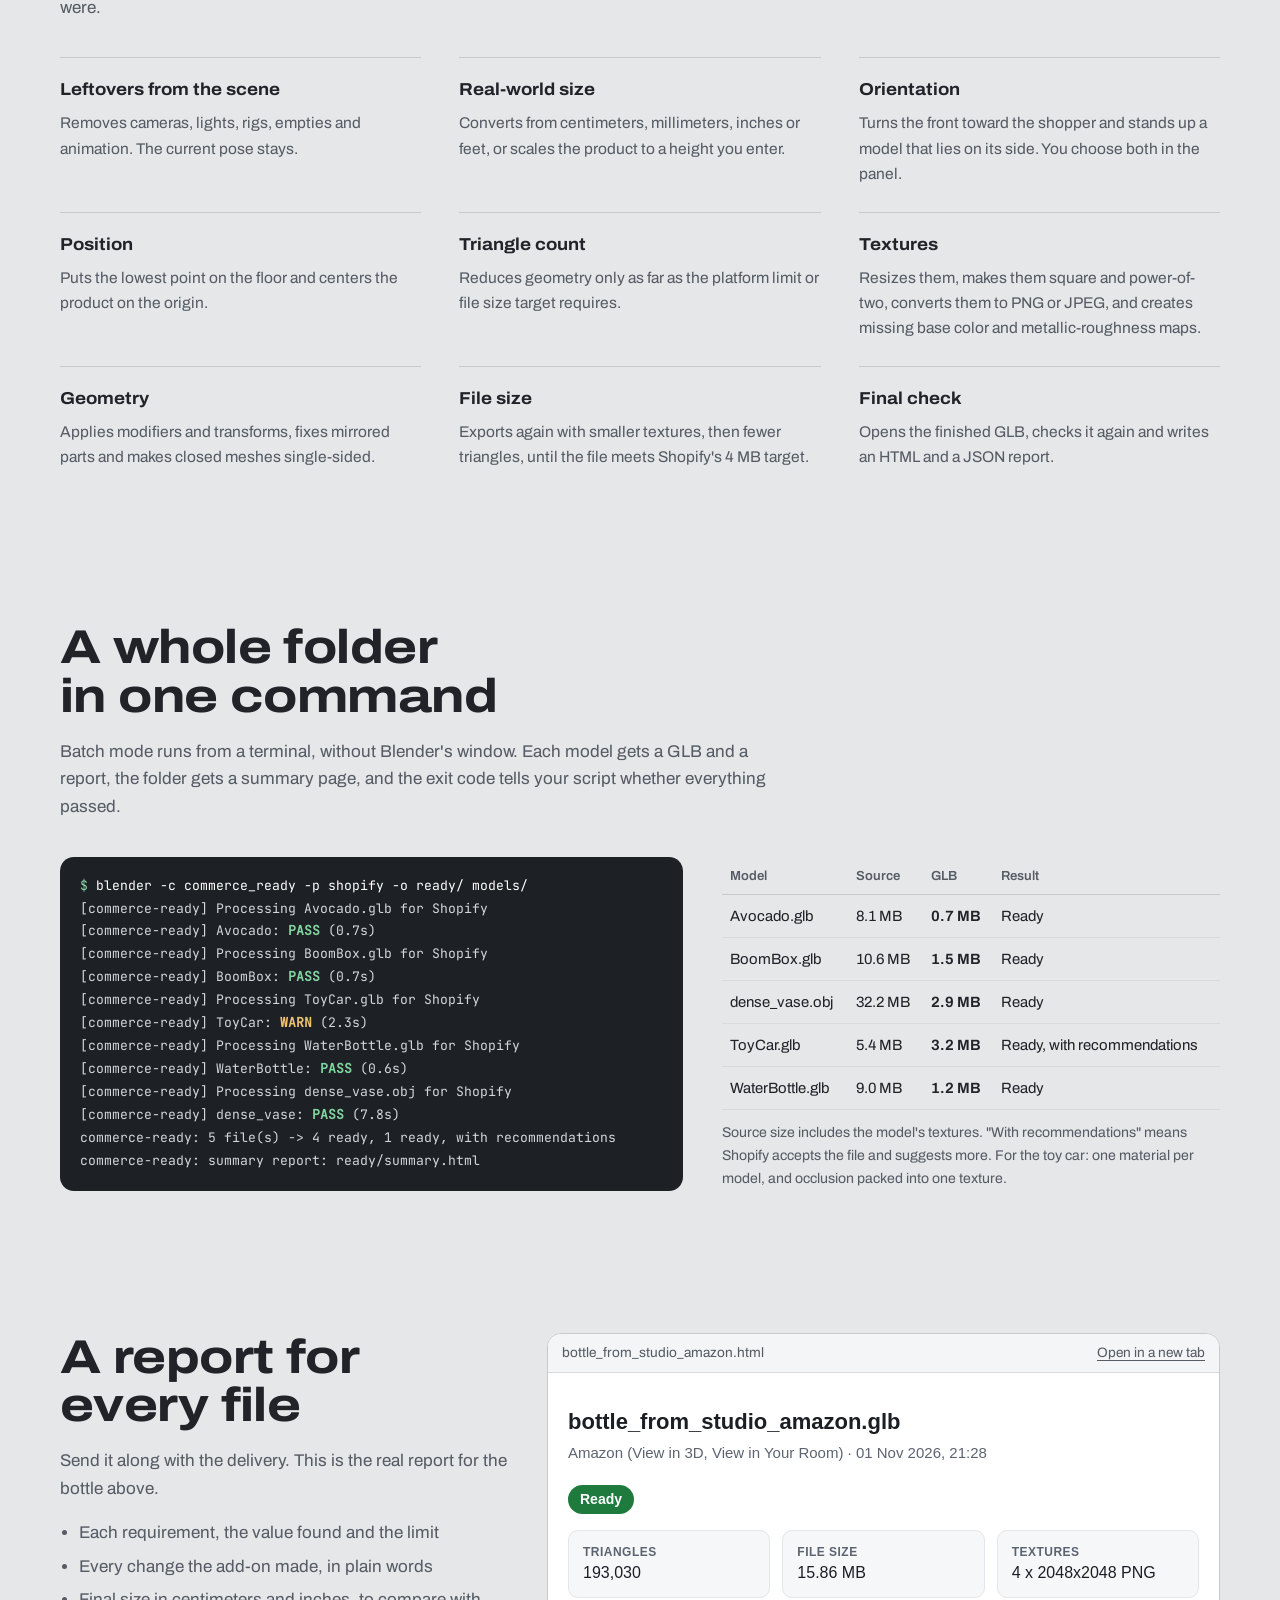
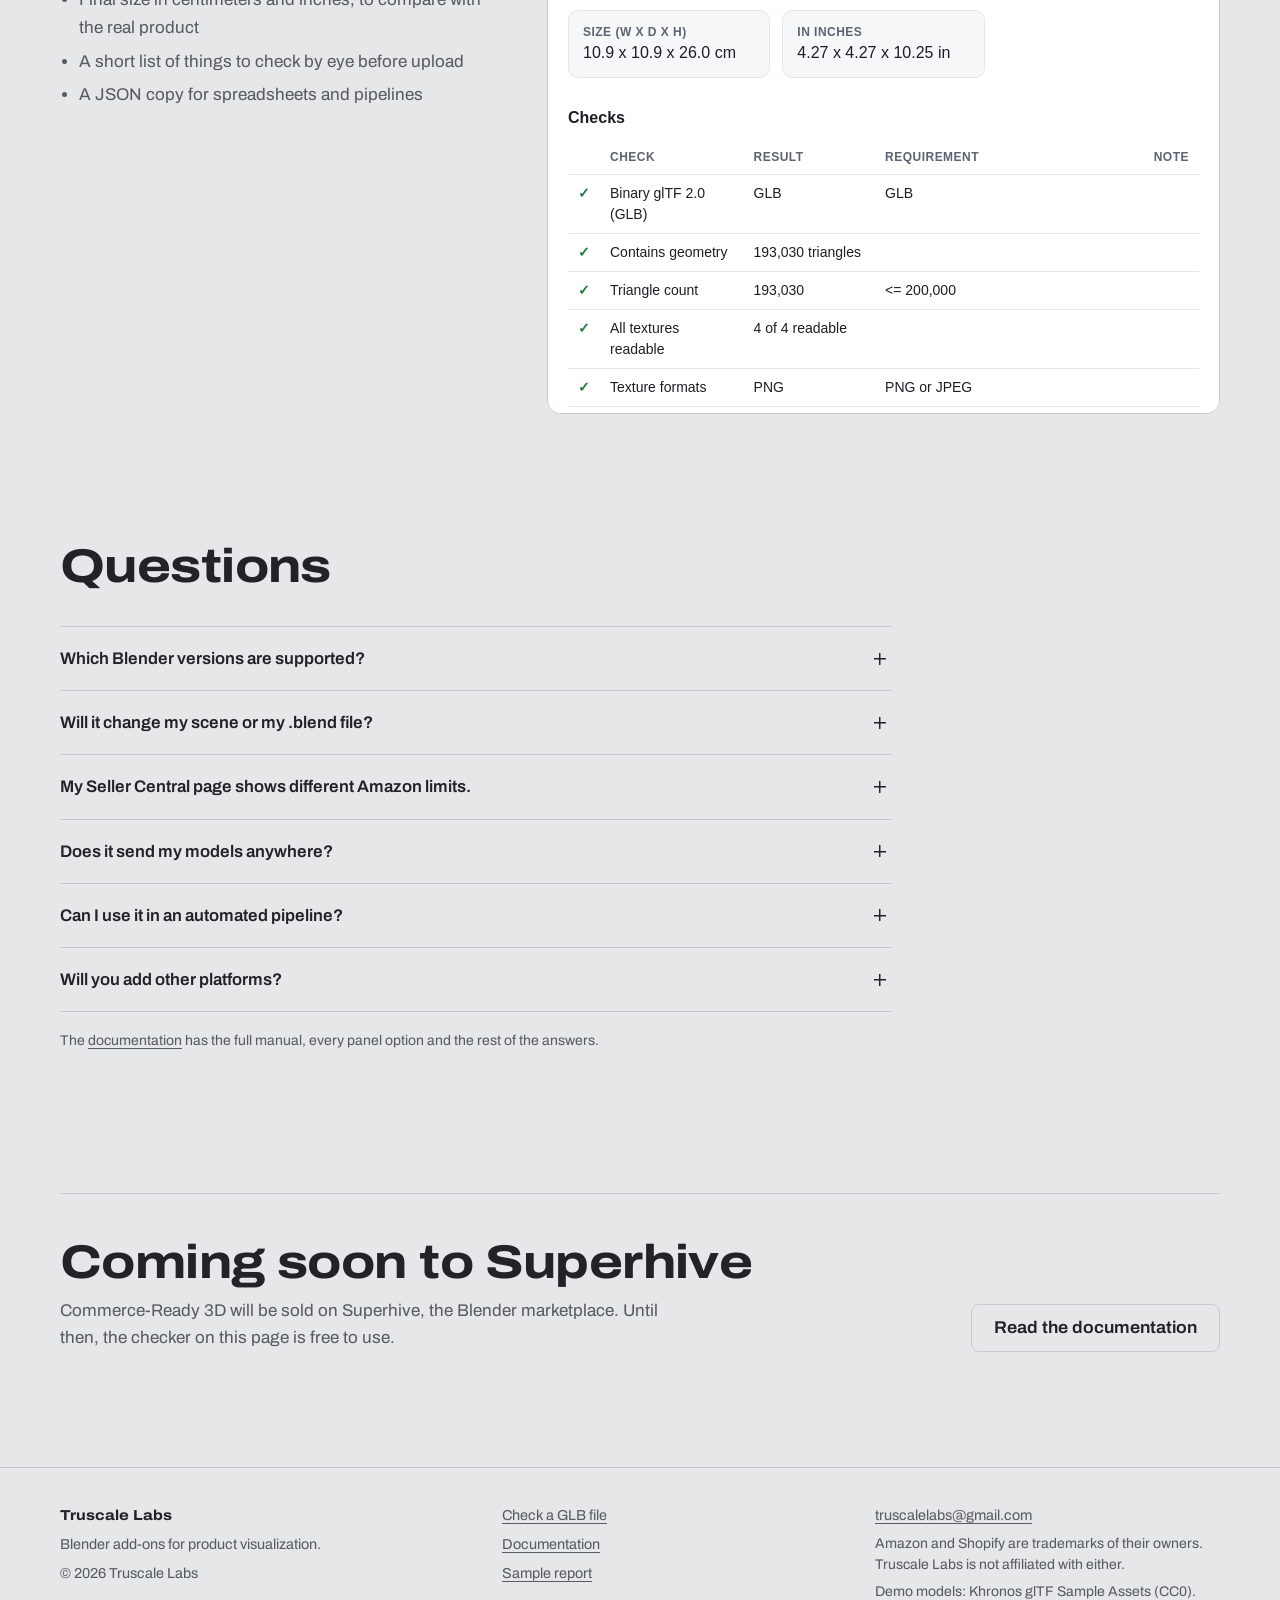
==== commit 1e122355: "Replace the demo bottle with a clean export" ====
--- a/index.html
+++ b/index.html
@@ -18,7 +18,7 @@
 <meta name="theme-color" content="#e6e7e9">
 <link rel="icon" href="/favicon.svg" type="image/svg+xml">
 <link rel="preload" href="/assets/fonts/archivo-variable.woff2" as="font" type="font/woff2" crossorigin>
-<link rel="stylesheet" href="/assets/css/site.css?v=202611011952">
+<link rel="stylesheet" href="/assets/css/site.css?v=202611012136">
 <script type="application/ld+json">
 {
   "@context": "https://schema.org",
@@ -90,11 +90,12 @@
     </svg>
     <div class="stage-bar"><span class="stage-hint">Drag to turn the model</span></div>
   </div>
+  <p class="ar-note" id="ar-note" role="status" hidden>Your phone couldn't start AR. On Android, AR needs the Google Play Services for AR app, installed and up to date, on a phone that supports ARCore. Update it in the Play Store and try again.</p>
   <ul class="stage-facts" aria-label="About this file">
     <li>The add-on's Shopify export of the problem file shown below</li>
-    <li><b class="num">3.05 MB</b> GLB</li>
-    <li><b class="num">86,464</b> triangles</li>
-    <li><b class="num" data-m="0.108548 0.108704 0.260363">10.9 × 10.9 × 26.0 cm</b> W × D × H</li>
+    <li><b class="num">3.04 MB</b> GLB</li>
+    <li><b class="num">86,543</b> triangles</li>
+    <li><b class="num" data-m="0.108548 0.108548 0.260363">10.9 × 10.9 × 26.0 cm</b> W × D × H</li>
     <li><b class="num">15 of 15</b> Shopify checks pass</li>
   </ul>
 </section>
--- a/assets/css/site.css
+++ b/assets/css/site.css
@@ -188,6 +188,8 @@
   font-size: 0.93rem; color: var(--steel);
 }
 .stage-facts b { color: var(--graphite); font-weight: 620; }
+.ar-note { margin: 14px 0 0; padding: 12px 16px; border-radius: 10px; background: #f3e6cc; color: #5c3c00; font-size: 0.93rem; max-width: 46rem; }
+.ar-note[hidden] { display: none; }
 .units { position: absolute; left: clamp(14px, 2vw, 22px); top: clamp(14px, 2vw, 20px); z-index: 2; }
 
 /* Sections */
